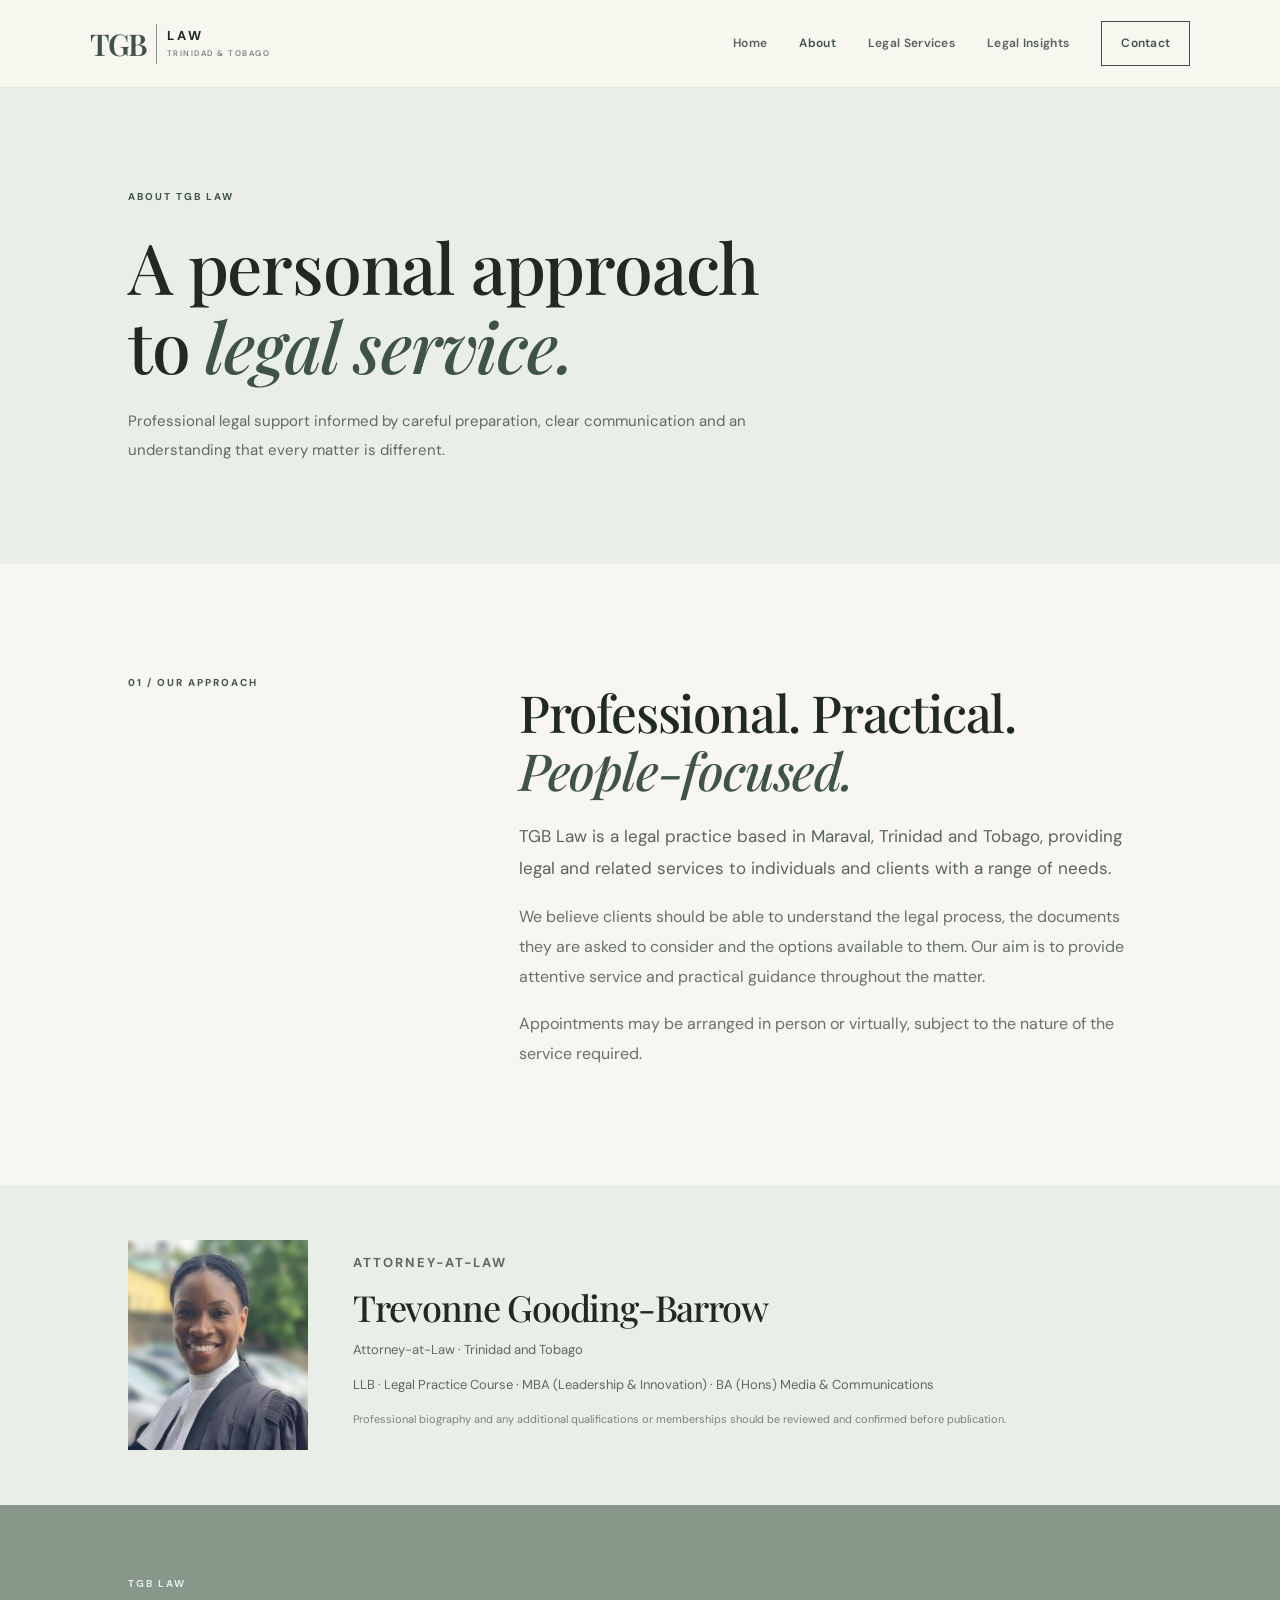
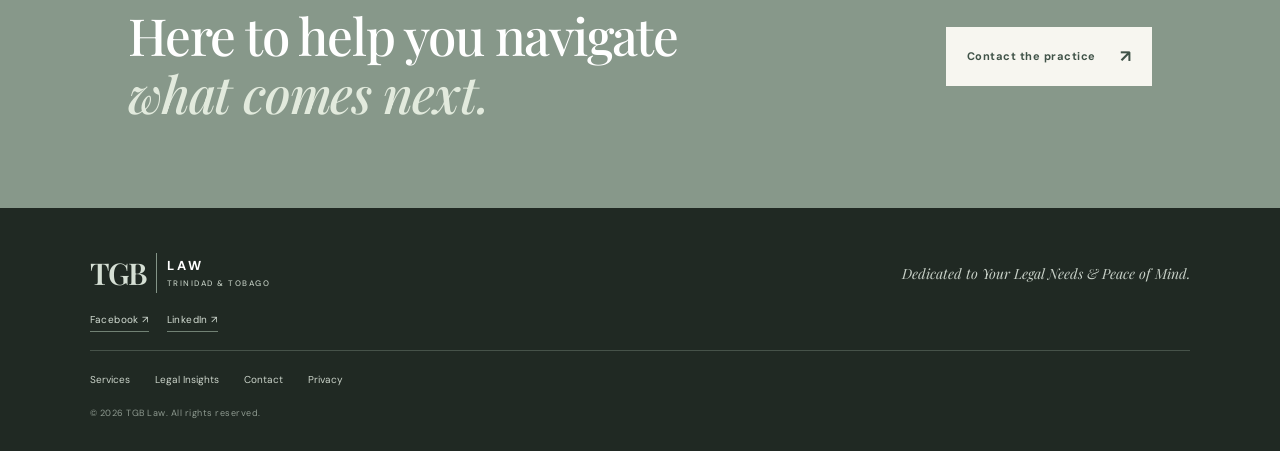
==== about.html @ 8f6d6e28 "Upload TGB Law website" ====
<!doctype html><html lang="en"><head><meta charset="utf-8"><meta name="viewport" content="width=device-width, initial-scale=1"><meta name="description" content="Learn about TGB Law and its approach to legal services in Trinidad and Tobago."><title>About | TGB Law</title><link rel="preconnect" href="https://fonts.googleapis.com"><link href="https://fonts.googleapis.com/css2?family=DM+Sans:wght@400;500;600;700&family=Playfair+Display:wght@500;600;700&display=swap" rel="stylesheet"><link rel="stylesheet" href="assets/styles.css"></head><body>
<header class="site-header"><a class="brand" href="index.html"><span class="brand-mark">TGB</span><span class="brand-name">LAW<small>TRINIDAD &amp; TOBAGO</small></span></a><button class="menu-toggle" aria-label="Open navigation" aria-expanded="false">☰</button><nav class="main-nav"><a href="index.html">Home</a><a class="active" href="about.html">About</a><a href="services.html">Legal Services</a><a href="insights.html">Legal Insights</a><a class="nav-contact" href="contact.html">Contact</a></nav></header>
<main><section class="page-hero"><p class="eyebrow">ABOUT TGB LAW</p><h1>A personal approach<br>to <em>legal service.</em></h1><p class="page-intro">Professional legal support informed by careful preparation, clear communication and an understanding that every matter is different.</p></section>
<section class="section-wrap about-layout"><div class="section-label">01 / OUR APPROACH</div><div><h2>Professional. Practical.<br><em>People-focused.</em></h2><p class="lead">TGB Law is a legal practice based in Maraval, Trinidad and Tobago, providing legal and related services to individuals and clients with a range of needs.</p><p>We believe clients should be able to understand the legal process, the documents they are asked to consider and the options available to them. Our aim is to provide attentive service and practical guidance throughout the matter.</p><p>Appointments may be arranged in person or virtually, subject to the nature of the service required.</p></div></section>
<section class="profile-panel"><div class="profile-photo-wrap"><img class="profile-photo" src="assets/trevonne-gooding-barrow.jpg" alt="Trevonne Gooding-Barrow, Attorney-at-Law"></div><div><p class="eyebrow">ATTORNEY-AT-LAW</p><h2>Trevonne Gooding-Barrow</h2><p>Attorney-at-Law · Trinidad and Tobago</p><p>LLB · Legal Practice Course · MBA (Leadership &amp; Innovation) · BA (Hons) Media &amp; Communications</p><p class="small-note">Professional biography and any additional qualifications or memberships should be reviewed and confirmed before publication.</p></div></section>
<section class="cta"><div><p class="eyebrow">TGB LAW</p><h2>Here to help you navigate<br><em>what comes next.</em></h2></div><a class="button button-light" href="contact.html">Contact the practice <span>↗</span></a></section></main>
<footer class="site-footer"><a class="brand brand-footer" href="index.html"><span class="brand-mark">TGB</span><span class="brand-name">LAW<small>TRINIDAD &amp; TOBAGO</small></span></a><p>Dedicated to Your Legal Needs &amp; Peace of Mind.</p>
<div class="social-links" aria-label="Social media">
  <a href="https://www.facebook.com/tgblawpractice" target="_blank" rel="noopener noreferrer" aria-label="TGB Law on Facebook">Facebook ↗</a>
  <a href="https://www.linkedin.com/company/tgblawpractice" target="_blank" rel="noopener noreferrer" aria-label="TGB Law on LinkedIn">LinkedIn ↗</a>
</div>
<div class="footer-links"><a href="services.html">Services</a><a href="insights.html">Legal Insights</a><a href="contact.html">Contact</a><a href="privacy.html">Privacy</a></div><small>© <span id="year"></span> TGB Law. All rights reserved.</small></footer><script src="assets/script.js"></script></body></html>
---- assets/styles.css ----
:root{--ink:#202923;--muted:#69736b;--sage:#87988a;--sage-dark:#405348;--pale:#e9eee8;--cream:#f7f6f0;--white:#fff;--line:#dce2da;--serif:'Playfair Display',Georgia,serif;--sans:'DM Sans',Arial,sans-serif}*{box-sizing:border-box}html{scroll-behavior:smooth}body{margin:0;color:var(--ink);font-family:var(--sans);background:var(--cream);line-height:1.7}a{color:inherit;text-decoration:none}.site-header{height:88px;padding:0 clamp(22px,7vw,108px);display:flex;align-items:center;justify-content:space-between;background:rgba(247,246,240,.96);border-bottom:1px solid rgba(32,41,35,.08);position:relative;z-index:5}.brand{display:flex;align-items:center;gap:10px}.brand-mark{font:600 30px var(--serif);letter-spacing:-2px;color:var(--sage-dark);border-right:1px solid var(--sage);padding-right:10px}.brand-name{font-size:13px;letter-spacing:3px;font-weight:700;line-height:1.15}.brand-name small{display:block;font-size:8px;letter-spacing:1.5px;font-weight:500;color:var(--muted);margin-top:5px}.main-nav{display:flex;align-items:center;gap:clamp(16px,2.5vw,34px);font-size:12px;font-weight:600;letter-spacing:.3px}.main-nav a{color:#566158;transition:.2s}.main-nav a:hover,.main-nav a.active{color:var(--sage-dark)}.main-nav .nav-contact{border:1px solid var(--sage-dark);padding:11px 19px;color:var(--sage-dark)}.menu-toggle{display:none;background:none;border:0;font-size:24px;color:var(--ink)}.hero{min-height:620px;background:var(--pale);padding:95px clamp(22px,10vw,155px) 66px;position:relative;display:grid;grid-template-columns:1.1fr .9fr;align-items:center;overflow:hidden}.hero-content{max-width:610px;position:relative;z-index:1}.eyebrow,.section-label{font-size:10px;letter-spacing:2px;font-weight:700;color:var(--sage-dark)}h1,h2,h3,p{margin-top:0}h1,h2{font-family:var(--serif);font-weight:500;letter-spacing:-1.2px;line-height:1.13}h1{font-size:clamp(48px,6vw,78px);margin:22px 0}h2{font-size:clamp(36px,4vw,52px);margin:20px 0}h1 em,h2 em,blockquote em{font-weight:500;color:var(--sage-dark)}.hero-copy{font-size:16px;color:#59655c;max-width:490px;line-height:1.9}.hero-actions{display:flex;align-items:center;gap:28px;margin-top:35px}.button{display:inline-flex;align-items:center;gap:24px;padding:15px 21px;font-size:11px;letter-spacing:.5px;font-weight:700}.button span{font-size:17px}.button-dark{background:var(--sage-dark);color:white}.button-light{background:var(--cream);color:var(--sage-dark)}.text-link,.arrow-link{font-size:12px;font-weight:700;color:var(--sage-dark);border-bottom:1px solid #aab7aa;padding-bottom:5px}.hero-art{height:400px;position:relative;display:flex;align-items:center;justify-content:center}.art-circle{width:min(31vw,370px);height:min(31vw,370px);border:1px solid #9aa99b;border-radius:50%;position:absolute}.art-circle:before,.art-circle:after{content:"";position:absolute;border:1px solid #b4c0b4;border-radius:50%;inset:28px}.art-circle:after{inset:58px}.art-line{position:absolute;width:1px;height:450px;background:#c0cabe;transform:rotate(38deg)}.art-monogram{font:500 clamp(70px,10vw,132px) var(--serif);letter-spacing:-12px;color:var(--sage-dark);z-index:1}.art-caption{position:absolute;right:0;bottom:28px;font-size:9px;letter-spacing:2px;line-height:1.8;color:#66756a}.hero-foot{position:absolute;bottom:22px;left:clamp(22px,10vw,155px);right:clamp(22px,10vw,155px);display:flex;justify-content:space-between;font-size:8px;letter-spacing:1.6px;color:#718075}.section-wrap{padding:100px clamp(22px,10vw,155px)}.intro{display:grid;grid-template-columns:.7fr 1.3fr;gap:50px}.section-label{padding-top:10px}.lead{font-size:17px;line-height:1.9;color:#59645b;max-width:720px}.intro .arrow-link{display:inline-block;margin-top:15px}.services-band{background:#eef0e9}.section-top{display:flex;align-items:end;justify-content:space-between;margin-bottom:38px}.section-top h2{margin-bottom:0}.section-top .arrow-link{margin-bottom:10px}.service-grid{display:grid;grid-template-columns:repeat(3,1fr);border-top:1px solid #d5ddd3;border-left:1px solid #d5ddd3}.service-card{min-height:225px;padding:27px 28px;border-right:1px solid #d5ddd3;border-bottom:1px solid #d5ddd3;position:relative;transition:background .2s}.service-card:hover{background:#e3e9e1}.service-no{font-size:10px;letter-spacing:1px;color:#849486}.service-card h3{font:500 22px var(--serif);margin:28px 0 10px}.service-card p{font-size:12px;line-height:1.8;color:#667168;max-width:260px}.card-arrow{position:absolute;right:25px;top:23px;color:var(--sage-dark)}.quote-section{background:var(--sage-dark);color:#f8f8f2;text-align:center;padding:85px 20px}.quote-mark{font:80px var(--serif);line-height:.8;color:#c3d0c3}.quote-section blockquote{font:500 clamp(32px,4vw,50px)/1.3 var(--serif);margin:25px 0}.quote-section blockquote em{color:#cbd7ca}.quote-section p{font-size:10px;letter-spacing:1.5px;color:#d4ddd4}.insight-preview{display:grid;grid-template-columns:1fr 1fr;gap:60px;align-items:center}.insight-copy p{color:#687269;line-height:1.9;max-width:440px}.insight-copy .arrow-link{display:inline-block;margin-top:15px}.cta{background:var(--sage);color:#fff;padding:70px clamp(22px,10vw,155px);display:flex;align-items:center;justify-content:space-between;gap:30px}.cta .eyebrow{color:#e6eee5}.cta h2{margin:15px 0;color:white}.cta h2 em{color:#e2eadd}.cta p:not(.eyebrow){font-size:13px;color:#f0f3ed}.site-footer{background:#202923;color:#e9eee8;padding:45px clamp(22px,7vw,108px) 30px;display:grid;grid-template-columns:1fr 1fr;gap:18px 30px;align-items:center}.brand-footer .brand-mark{color:#d5dfd4;border-color:#839487}.brand-footer .brand-name{color:#fff}.brand-footer .brand-name small{color:#bdc8bd}.site-footer>p{font:italic 14px var(--serif);text-align:right;color:#c8d1c8;margin:0}.footer-links{grid-column:1/-1;display:flex;gap:25px;border-top:1px solid #465249;padding-top:20px;font-size:10px;color:#cbd4ca}.site-footer>small{grid-column:1/-1;color:#8e9a90;font-size:9px;letter-spacing:.5px}.page-hero{background:var(--pale);padding:100px clamp(22px,10vw,155px) 85px}.page-hero h1{font-size:clamp(46px,6vw,70px)}.page-intro{max-width:650px;color:#5f6b62;font-size:15px;line-height:1.9}.about-layout{display:grid;grid-template-columns:.7fr 1.3fr;gap:50px}.about-layout p:not(.lead){color:#667168;line-height:1.9}.profile-panel{background:#e9eee8;padding:55px clamp(22px,10vw,155px);display:grid;grid-template-columns:180px 1fr;gap:45px;align-items:center}.profile-initials{height:170px;border:1px solid #a9b8aa;border-radius:50%;display:grid;place-items:center;font:54px var(--serif);color:var(--sage-dark)}.profile-panel h2{font-size:36px;margin:12px 0}.profile-panel p{color:#5d6a60;font-size:13px}.small-note{font-size:11px!important;color:#78847a!important}.service-list{padding-top:50px;padding-bottom:50px}.service-detail{display:grid;grid-template-columns:80px 1fr;gap:25px;padding:35px 0;border-bottom:1px solid var(--line);scroll-margin-top:25px}.service-detail>span{font-size:11px;color:var(--sage-dark);padding-top:8px}.service-detail h2{font-size:29px;margin:0 0 10px}.service-detail p{max-width:700px;color:#657067;font-size:14px;line-height:1.9;margin:0}.notice{padding-top:20px;padding-bottom:60px}.notice strong{font:500 19px var(--serif)}.notice p{max-width:850px;color:#727d73;font-size:11px;line-height:1.9}.insights-empty{display:grid;grid-template-columns:180px 1fr;gap:45px;align-items:center;min-height:360px}.insight-icon{width:145px;height:145px;border:1px solid #a8b6a9;border-radius:50%;display:grid;place-items:center;color:var(--sage-dark);font-size:55px}.insights-empty h2{font-size:40px}.insights-empty p:not(.eyebrow){max-width:600px;color:#667168;line-height:1.9}.insights-empty .arrow-link{display:inline-block;margin-top:10px}.contact-layout{display:grid;grid-template-columns:1fr 1fr;gap:80px}.contact-layout h2{font-size:43px}.contact-layout p{color:#68746a;line-height:1.9;font-size:14px}.contact-detail{border-top:1px solid var(--line);padding:18px 0;display:flex;flex-direction:column;gap:4px}.contact-detail span{font-size:9px;letter-spacing:1.5px;color:#829083}.contact-detail strong{font-size:13px;font-weight:600}.contact-note{background:#eef0e9;padding:35px;height:max-content}.contact-note h3{font:500 23px var(--serif)}.contact-note p{font-size:12px}.legal-copy{max-width:950px}.legal-copy h2{font-size:25px;margin-top:35px}.legal-copy p{color:#647067;line-height:1.9;font-size:14px}
@media(max-width:800px){.site-header{height:75px}.menu-toggle{display:block}.main-nav{display:none;position:absolute;top:75px;left:0;right:0;background:var(--cream);padding:20px 25px 25px;flex-direction:column;align-items:stretch;gap:17px;border-bottom:1px solid var(--line)}.main-nav.open{display:flex}.main-nav .nav-contact{text-align:center}.hero{grid-template-columns:1fr;padding-top:75px;padding-bottom:75px}.hero-art{height:270px;margin-top:15px}.art-circle{width:235px;height:235px}.art-monogram{font-size:90px}.art-caption{right:8%;bottom:0}.hero-foot{bottom:15px;font-size:7px}.intro,.about-layout,.insight-preview,.contact-layout{grid-template-columns:1fr;gap:25px}.section-wrap{padding-top:70px;padding-bottom:70px}.service-grid{grid-template-columns:repeat(2,1fr)}.section-top{align-items:start;gap:20px;flex-direction:column}.cta{align-items:flex-start;flex-direction:column}.profile-panel{grid-template-columns:110px 1fr;gap:25px}.profile-initials{height:105px;font-size:34px}.profile-panel h2{font-size:27px}.insights-empty{grid-template-columns:1fr;gap:25px}.insight-icon{width:100px;height:100px}.contact-layout{gap:35px}}
@media(max-width:520px){h1{font-size:48px}.hero{min-height:auto}.hero-actions{align-items:flex-start;flex-direction:column;gap:18px}.hero-foot{position:static;margin-top:35px;gap:15px;flex-direction:column}.service-grid{grid-template-columns:1fr}.service-card{min-height:190px}.profile-panel{grid-template-columns:1fr}.profile-initials{width:105px}.site-footer{grid-template-columns:1fr}.site-footer>p{text-align:left}.footer-links{flex-wrap:wrap}.service-detail{grid-template-columns:35px 1fr;gap:12px}.page-hero{padding-top:75px;padding-bottom:65px}}

.profile-photo-wrap{width:180px;height:210px;overflow:hidden;background:#dce4dc}
.profile-photo{width:100%;height:100%;object-fit:cover;object-position:center 24%;display:block}
@media(max-width:800px){.profile-photo-wrap{width:145px;height:175px}}
@media(max-width:520px){.profile-photo-wrap{width:155px;height:185px}}

.social-links{grid-column:1/-1;display:flex;gap:18px;font-size:10px;letter-spacing:.4px;color:#d4ded4}
.social-links a{border-bottom:1px solid #718174;padding-bottom:3px}
.social-links a:hover{color:#fff}
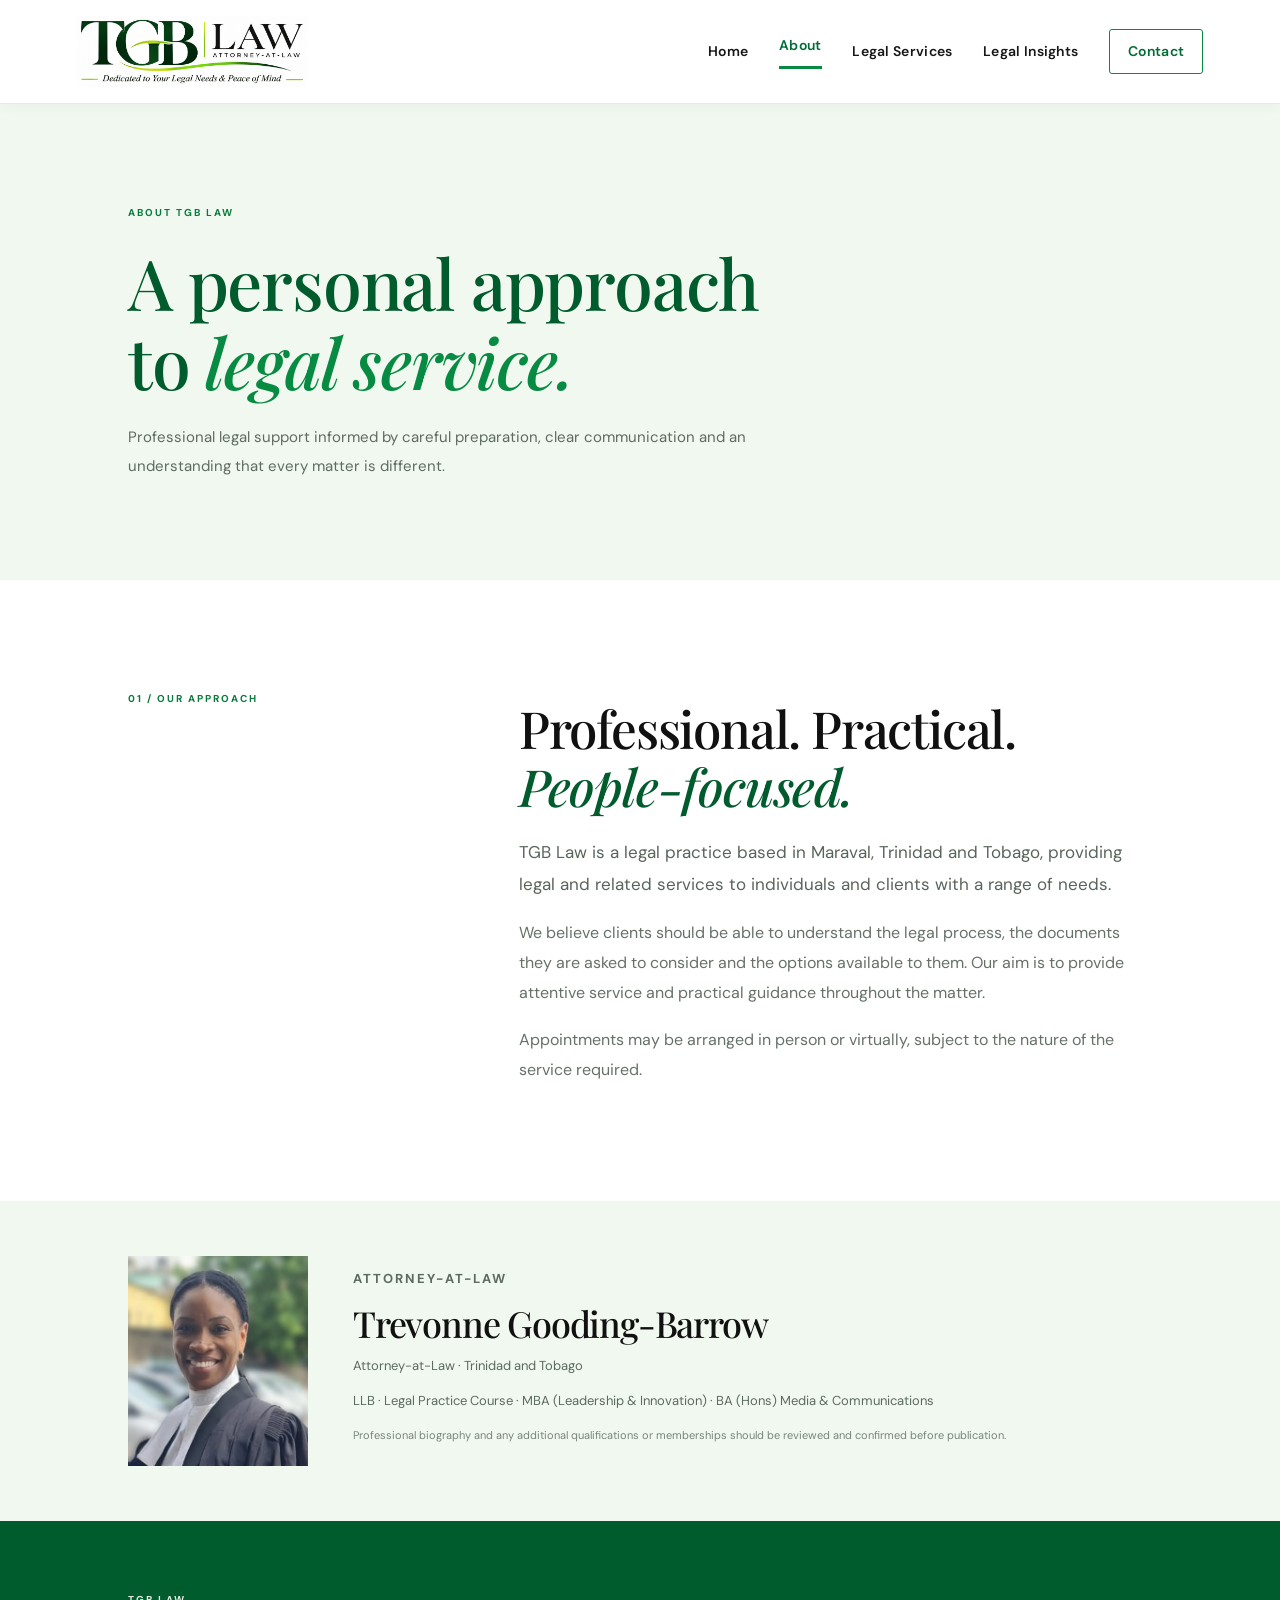
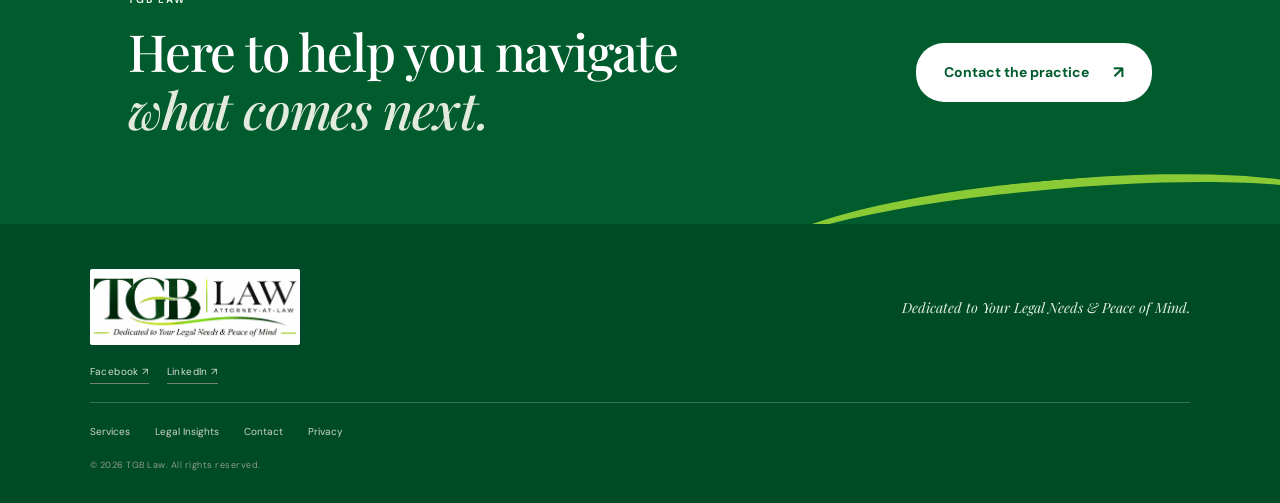
==== commit d0c7ea9b: "Update TGB Law website – new branding, images and contact form" ====
--- a/about.html
+++ b/about.html
@@ -1,10 +1,10 @@
 <!doctype html><html lang="en"><head><meta charset="utf-8"><meta name="viewport" content="width=device-width, initial-scale=1"><meta name="description" content="Learn about TGB Law and its approach to legal services in Trinidad and Tobago."><title>About | TGB Law</title><link rel="preconnect" href="https://fonts.googleapis.com"><link href="https://fonts.googleapis.com/css2?family=DM+Sans:wght@400;500;600;700&family=Playfair+Display:wght@500;600;700&display=swap" rel="stylesheet"><link rel="stylesheet" href="assets/styles.css"></head><body>
-<header class="site-header"><a class="brand" href="index.html"><span class="brand-mark">TGB</span><span class="brand-name">LAW<small>TRINIDAD &amp; TOBAGO</small></span></a><button class="menu-toggle" aria-label="Open navigation" aria-expanded="false">☰</button><nav class="main-nav"><a href="index.html">Home</a><a class="active" href="about.html">About</a><a href="services.html">Legal Services</a><a href="insights.html">Legal Insights</a><a class="nav-contact" href="contact.html">Contact</a></nav></header>
+<header class="site-header"><a class="brand" href="index.html"><img src="assets/tgb-law-logo-new.png" alt="TGB Law — Dedicated to Your Legal Needs &amp; Peace of Mind"></a><button class="menu-toggle" aria-label="Open navigation" aria-expanded="false">☰</button><nav class="main-nav"><a href="index.html">Home</a><a class="active" href="about.html">About</a><a href="services.html">Legal Services</a><a href="insights.html">Legal Insights</a><a class="nav-contact" href="contact.html">Contact</a></nav></header>
 <main><section class="page-hero"><p class="eyebrow">ABOUT TGB LAW</p><h1>A personal approach<br>to <em>legal service.</em></h1><p class="page-intro">Professional legal support informed by careful preparation, clear communication and an understanding that every matter is different.</p></section>
 <section class="section-wrap about-layout"><div class="section-label">01 / OUR APPROACH</div><div><h2>Professional. Practical.<br><em>People-focused.</em></h2><p class="lead">TGB Law is a legal practice based in Maraval, Trinidad and Tobago, providing legal and related services to individuals and clients with a range of needs.</p><p>We believe clients should be able to understand the legal process, the documents they are asked to consider and the options available to them. Our aim is to provide attentive service and practical guidance throughout the matter.</p><p>Appointments may be arranged in person or virtually, subject to the nature of the service required.</p></div></section>
 <section class="profile-panel"><div class="profile-photo-wrap"><img class="profile-photo" src="assets/trevonne-gooding-barrow.jpg" alt="Trevonne Gooding-Barrow, Attorney-at-Law"></div><div><p class="eyebrow">ATTORNEY-AT-LAW</p><h2>Trevonne Gooding-Barrow</h2><p>Attorney-at-Law · Trinidad and Tobago</p><p>LLB · Legal Practice Course · MBA (Leadership &amp; Innovation) · BA (Hons) Media &amp; Communications</p><p class="small-note">Professional biography and any additional qualifications or memberships should be reviewed and confirmed before publication.</p></div></section>
 <section class="cta"><div><p class="eyebrow">TGB LAW</p><h2>Here to help you navigate<br><em>what comes next.</em></h2></div><a class="button button-light" href="contact.html">Contact the practice <span>↗</span></a></section></main>
-<footer class="site-footer"><a class="brand brand-footer" href="index.html"><span class="brand-mark">TGB</span><span class="brand-name">LAW<small>TRINIDAD &amp; TOBAGO</small></span></a><p>Dedicated to Your Legal Needs &amp; Peace of Mind.</p>
+<footer class="site-footer"><a class="brand brand-footer" href="index.html"><img src="assets/tgb-law-logo-new.png" alt="TGB Law — Dedicated to Your Legal Needs &amp; Peace of Mind"></a><p>Dedicated to Your Legal Needs &amp; Peace of Mind.</p>
 <div class="social-links" aria-label="Social media">
   <a href="https://www.facebook.com/tgblawpractice" target="_blank" rel="noopener noreferrer" aria-label="TGB Law on Facebook">Facebook ↗</a>
   <a href="https://www.linkedin.com/company/tgblawpractice" target="_blank" rel="noopener noreferrer" aria-label="TGB Law on LinkedIn">LinkedIn ↗</a>
--- a/assets/styles.css
+++ b/assets/styles.css
@@ -10,3 +10,112 @@
 .social-links{grid-column:1/-1;display:flex;gap:18px;font-size:10px;letter-spacing:.4px;color:#d4ded4}
 .social-links a{border-bottom:1px solid #718174;padding-bottom:3px}
 .social-links a:hover{color:#fff}
+
+
+/* TGB Law refreshed brand system: green, black and white */
+:root{
+  --ink:#111111;--muted:#555e57;--sage:#087b3c;--sage-dark:#005b2d;
+  --pale:#f2f8f1;--cream:#ffffff;--line:#d7e5d8;
+  --brand-green:#078b43;--lime:#8acb35;
+}
+body{background:#fff;color:#111}
+.site-header{height:auto;min-height:104px;background:#fff;padding:10px clamp(20px,6vw,90px);border-bottom:1px solid #e5e9e5;box-shadow:0 3px 14px rgba(0,0,0,.035)}
+.brand{display:flex;align-items:center}
+.brand img{display:block;width:230px;height:82px;object-fit:contain;object-position:left center;background:#fff}
+.main-nav{font-size:14px;gap:clamp(14px,2.4vw,34px)}
+.main-nav a{color:#171717}
+.main-nav a:hover,.main-nav a.active{color:#006b35}
+.main-nav a.active{border-bottom:3px solid var(--brand-green);padding-bottom:8px}
+.main-nav .nav-contact{border:1px solid var(--brand-green);border-radius:3px;padding:10px 18px;color:#006b35}
+.main-nav .nav-contact:hover{background:#078b43;color:#fff}
+.hero{min-height:500px;padding:55px clamp(22px,6vw,92px);grid-template-columns:.88fr 1.12fr;gap:35px;background:#fff;border-bottom:8px solid var(--brand-green)}
+.hero:after{content:"";position:absolute;left:0;bottom:0;width:40%;height:18px;background:var(--lime);clip-path:polygon(0 0,100% 100%,0 100%);pointer-events:none}
+.hero-content{max-width:570px}
+.hero h1{font-size:clamp(42px,4.5vw,66px);color:#005b2d;margin:12px 0 20px;letter-spacing:-1.4px}
+.hero h1 em{color:#005b2d}
+.eyebrow,.section-label{color:#087b3c}
+.hero-copy{font-size:17px;color:#242824;line-height:1.65}
+.hero-actions{margin-top:26px}
+.button{border-radius:28px;padding:15px 28px;font-size:14px;letter-spacing:0}
+.button-dark{background:#078b43;color:#fff;box-shadow:0 5px 14px rgba(0,91,45,.14)}
+.button-dark:hover{background:#005b2d}
+.hero-art{height:100%;min-height:390px;margin:-55px calc(clamp(22px,6vw,92px)*-1) -55px 0;overflow:hidden;display:block}
+.hero-art img{width:100%;height:100%;min-height:445px;object-fit:cover;object-position:center}
+.hero-foot{display:none}
+.intro{background:#fff}
+.services-band{background:#fff}
+.section-top h2,.intro h2,.insight-preview h2{color:#005b2d}
+.service-grid{border:0;gap:16px;grid-template-columns:repeat(3,minmax(0,1fr))}
+.service-card{border:1px solid #c9dfca;border-radius:16px;min-height:190px;background:#f4faf2;padding:24px;box-shadow:0 4px 14px rgba(0,70,30,.035)}
+.service-card:hover{background:#eaf6e8;transform:translateY(-2px)}
+.service-no{color:#078b43}
+.service-card h3{font-family:var(--sans);font-size:19px;font-weight:700;color:#111;margin:18px 0 8px}
+.service-card p{color:#505850}
+.card-arrow{color:#078b43}
+.quote-section{background:#005b2d}
+.quote-mark,.quote-section blockquote em{color:#a5d96b}
+.cta{background:#005b2d;position:relative;overflow:hidden}
+.cta:after{content:"";position:absolute;right:-5%;bottom:-55px;width:45%;height:90px;border-top:9px solid var(--lime);border-radius:50%;transform:rotate(-5deg)}
+.site-footer{background:#004b27;color:#fff}
+.brand-footer img{width:210px;height:76px;object-fit:contain;background:#fff;border-radius:2px}
+.site-footer>p{color:#e2f0e3}
+.footer-links{border-color:#397354}
+.footer-links a:hover{color:#a5d96b}
+.page-hero{background:#f1f8ef}
+.page-hero h1{color:#005b2d}
+.page-hero h1 em{color:#078b43}
+.profile-panel{background:#f1f8ef}
+.service-detail{border-color:#d4e5d4}
+.button-light{background:#fff;color:#005b2d;border-radius:28px}
+@media(max-width:850px){
+ .site-header{min-height:82px;padding:8px 20px}
+ .brand img{width:168px;height:60px}
+ .menu-toggle{display:block;color:#005b2d}
+ .main-nav{display:none;position:absolute;top:100%;left:0;right:0;background:#fff;padding:18px 24px 24px;box-shadow:0 8px 14px rgba(0,0,0,.08);flex-direction:column;align-items:stretch;gap:14px}
+ .main-nav.open{display:flex}
+ .main-nav a{padding:8px 0}
+ .main-nav .nav-contact{padding:10px 14px;text-align:center}
+ .hero{grid-template-columns:1fr;padding:48px 24px 0;gap:30px}
+ .hero-art{margin:0 -24px;height:300px;min-height:300px}
+ .hero-art img{min-height:300px;height:300px}
+ .hero h1{font-size:clamp(40px,9vw,58px)}
+ .service-grid{grid-template-columns:repeat(2,minmax(0,1fr))}
+ .section-wrap{padding:70px 24px}
+ .site-footer{padding:38px 24px 26px}
+}
+@media(max-width:520px){
+ .service-grid{grid-template-columns:1fr}
+ .section-top{align-items:flex-start;gap:18px;flex-direction:column}
+ .intro,.insight-preview{grid-template-columns:1fr;gap:20px}
+ .cta{align-items:flex-start;flex-direction:column;padding:55px 24px}
+ .site-footer{grid-template-columns:1fr}
+ .site-footer>p{text-align:left}
+ .footer-links{flex-wrap:wrap}
+}
+
+/* Website enquiry form */
+.contact-form-wrap{background:#f1f8ef;border:1px solid #d4e5d4;border-radius:14px;padding:clamp(24px,4vw,38px);height:max-content}
+.contact-form-wrap h3{font:600 27px var(--serif);color:#005b2d;margin:0 0 8px}
+.form-intro{margin-bottom:24px}
+.enquiry-form{display:flex;flex-direction:column;gap:9px}
+.enquiry-form>label:not(.consent-label){font-size:12px;font-weight:700;color:#18221b;margin-top:8px}
+.enquiry-form>label span[aria-hidden="true"]{color:#078b43}
+.enquiry-form input:not([type="checkbox"]),.enquiry-form select,.enquiry-form textarea{width:100%;border:1px solid #cbd9cb;border-radius:6px;background:#fff;padding:12px 13px;font:14px var(--sans);color:#111;outline-offset:2px}
+.enquiry-form input:focus,.enquiry-form select:focus,.enquiry-form textarea:focus{outline:2px solid #078b43;border-color:#078b43}
+.enquiry-form textarea{resize:vertical;min-height:125px}
+.enquiry-form .optional{font-weight:400;color:#657067}
+.consent-label{display:flex;align-items:flex-start;gap:10px;font-size:12px;line-height:1.6;color:#39443b;margin:12px 0 2px}
+.consent-label input{margin-top:4px;accent-color:#078b43;flex:0 0 auto}
+.consent-label a{color:#006b35;text-decoration:underline;font-weight:700}
+.form-disclaimer{font-size:11px!important;line-height:1.65!important;background:#fff;border-left:3px solid #8acb35;padding:12px;margin:8px 0!important}
+.form-submit{border:0;cursor:pointer;justify-content:center;align-self:flex-start;margin-top:6px}
+.form-required{font-size:10px!important;margin:0!important}
+.form-honeypot{position:absolute!important;left:-5000px!important;width:1px!important;height:1px!important;overflow:hidden}
+@media(max-width:800px){.contact-form-wrap{padding:24px}}
+
+
+/* Supporting service photography — complete images, never cropped */
+.service-detail{grid-template-columns:60px minmax(0,1fr) 190px;align-items:center;gap:28px;padding:30px 0}
+.service-photo{display:block;width:160px;height:auto;max-height:330px;object-fit:contain;object-position:center;background:#f7f6f0;border:1px solid #e3e9e1;border-radius:4px;box-shadow:0 5px 18px rgba(0,45,20,.05);padding:3px}
+@media(max-width:800px){.service-detail{grid-template-columns:35px minmax(0,1fr) 160px;gap:18px}.service-photo{width:145px;max-height:300px}}
+@media(max-width:600px){.service-detail{grid-template-columns:30px minmax(0,1fr);gap:12px;padding:26px 0}.service-photo{grid-column:2;width:150px;max-width:100%;height:auto;max-height:300px;margin-top:8px}}
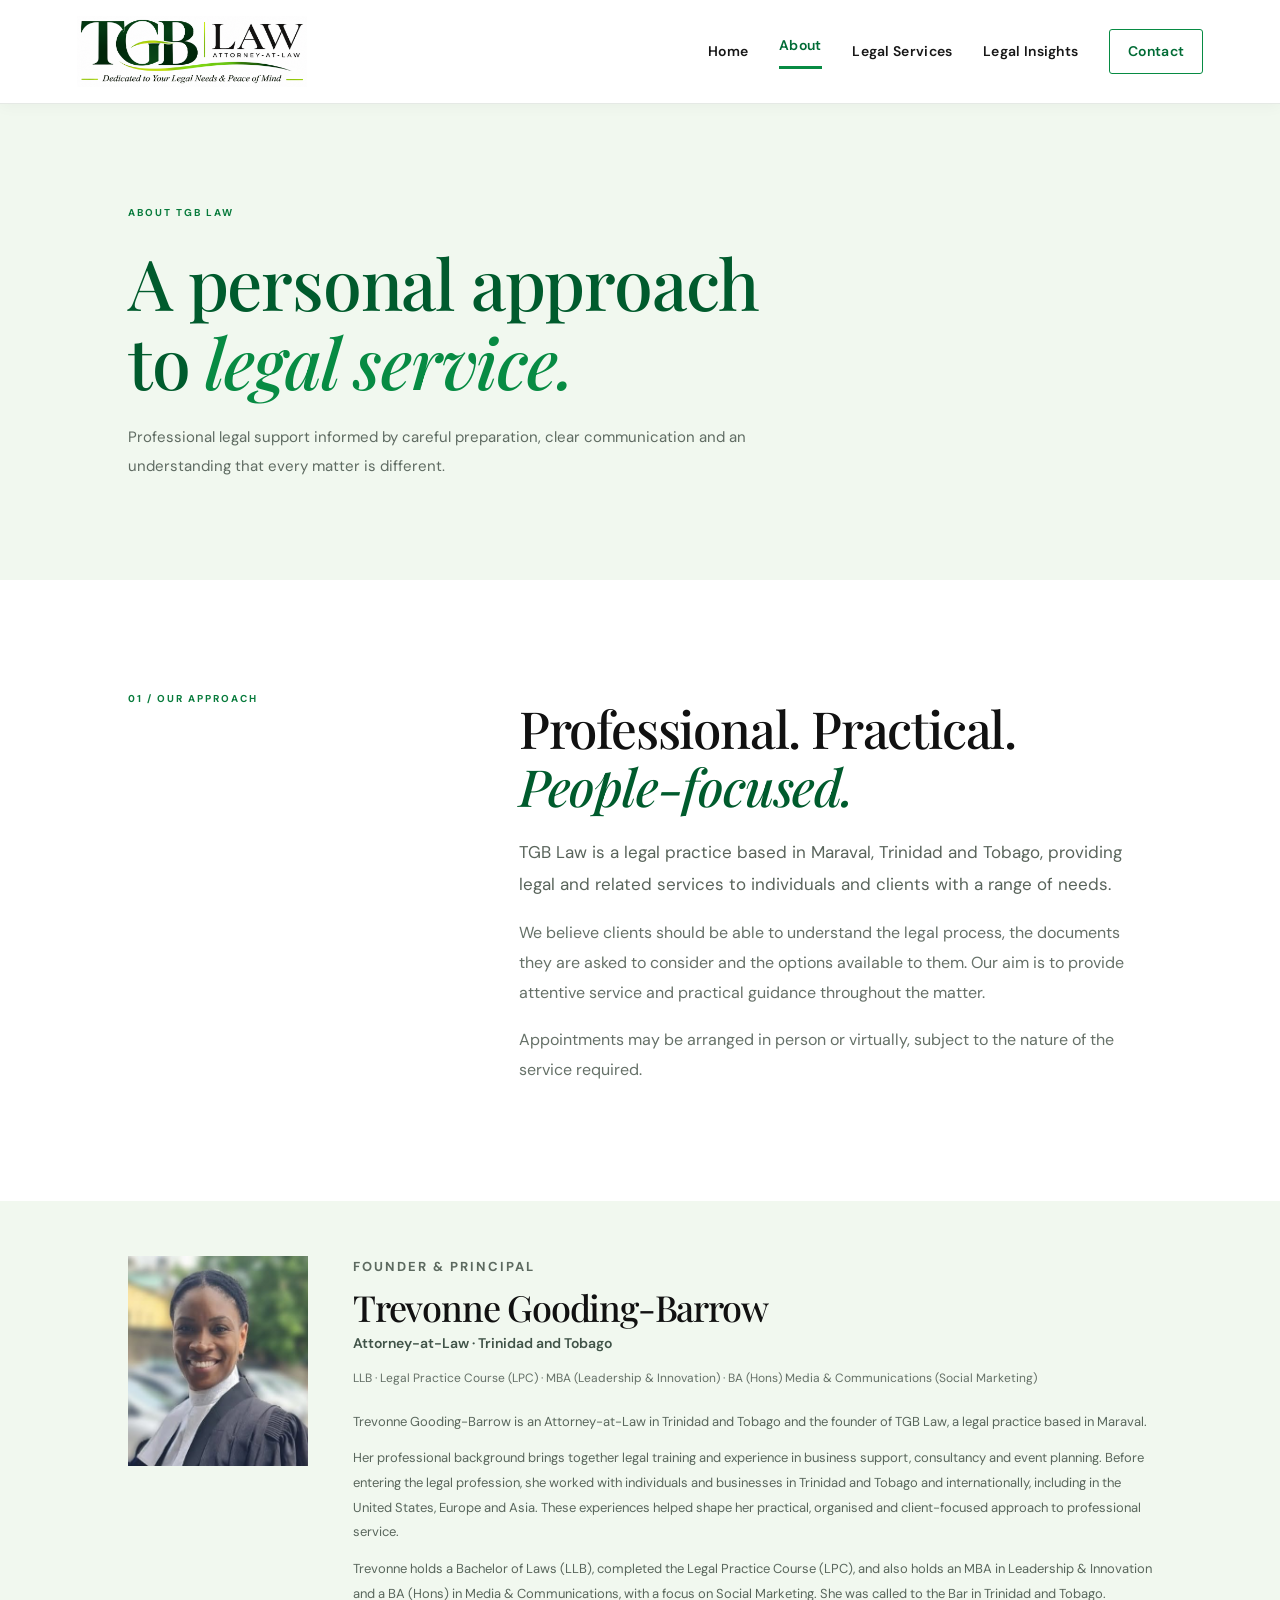
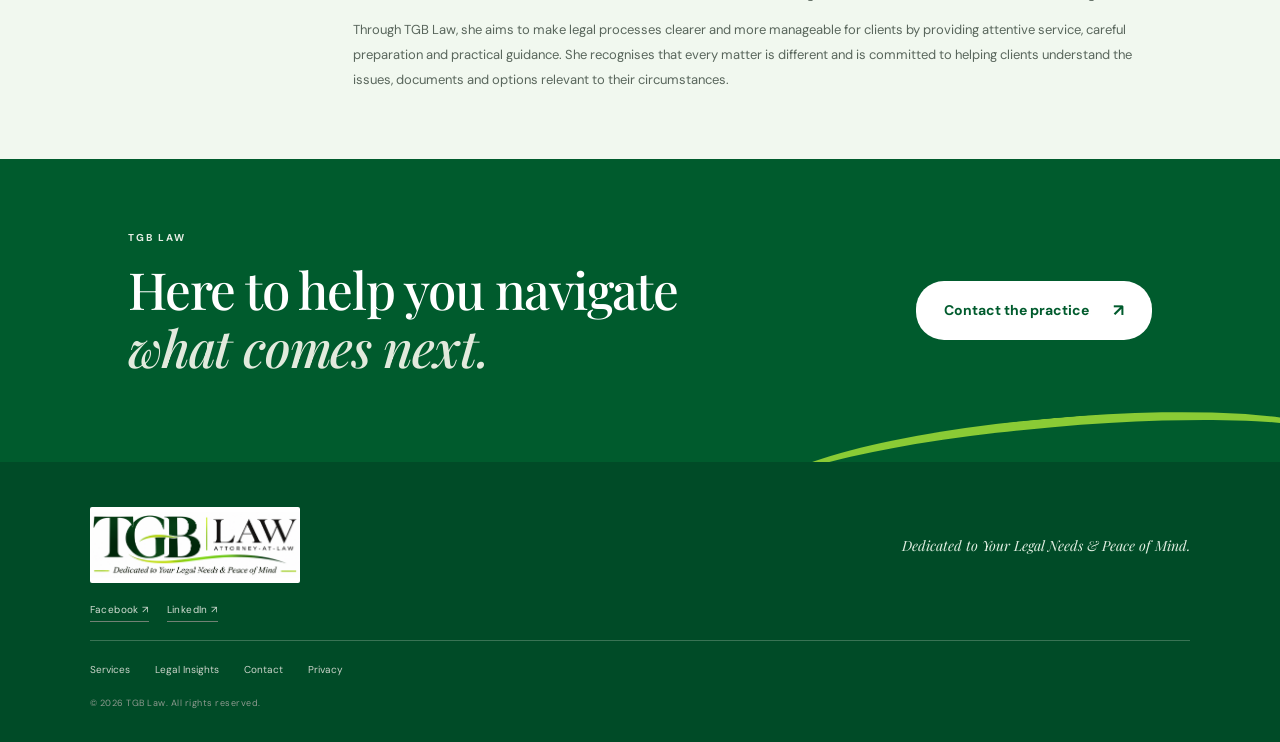
==== commit 8b42dcfe: "Restore professional biography on About page" ====
--- a/about.html
+++ b/about.html
@@ -2,7 +2,7 @@
 <header class="site-header"><a class="brand" href="index.html"><img src="assets/tgb-law-logo-new.png" alt="TGB Law — Dedicated to Your Legal Needs &amp; Peace of Mind"></a><button class="menu-toggle" aria-label="Open navigation" aria-expanded="false">☰</button><nav class="main-nav"><a href="index.html">Home</a><a class="active" href="about.html">About</a><a href="services.html">Legal Services</a><a href="insights.html">Legal Insights</a><a class="nav-contact" href="contact.html">Contact</a></nav></header>
 <main><section class="page-hero"><p class="eyebrow">ABOUT TGB LAW</p><h1>A personal approach<br>to <em>legal service.</em></h1><p class="page-intro">Professional legal support informed by careful preparation, clear communication and an understanding that every matter is different.</p></section>
 <section class="section-wrap about-layout"><div class="section-label">01 / OUR APPROACH</div><div><h2>Professional. Practical.<br><em>People-focused.</em></h2><p class="lead">TGB Law is a legal practice based in Maraval, Trinidad and Tobago, providing legal and related services to individuals and clients with a range of needs.</p><p>We believe clients should be able to understand the legal process, the documents they are asked to consider and the options available to them. Our aim is to provide attentive service and practical guidance throughout the matter.</p><p>Appointments may be arranged in person or virtually, subject to the nature of the service required.</p></div></section>
-<section class="profile-panel"><div class="profile-photo-wrap"><img class="profile-photo" src="assets/trevonne-gooding-barrow.jpg" alt="Trevonne Gooding-Barrow, Attorney-at-Law"></div><div><p class="eyebrow">ATTORNEY-AT-LAW</p><h2>Trevonne Gooding-Barrow</h2><p>Attorney-at-Law · Trinidad and Tobago</p><p>LLB · Legal Practice Course · MBA (Leadership &amp; Innovation) · BA (Hons) Media &amp; Communications</p><p class="small-note">Professional biography and any additional qualifications or memberships should be reviewed and confirmed before publication.</p></div></section>
+<section class="profile-panel"><div class="profile-photo-wrap"><img class="profile-photo" src="assets/trevonne-gooding-barrow.jpg" alt="Trevonne Gooding-Barrow, Attorney-at-Law"></div><div class="profile-content"><p class="eyebrow">FOUNDER &amp; PRINCIPAL</p><h2>Trevonne Gooding-Barrow</h2><p class="profile-designation">Attorney-at-Law · Trinidad and Tobago</p><p class="profile-qualifications">LLB · Legal Practice Course (LPC) · MBA (Leadership &amp; Innovation) · BA (Hons) Media &amp; Communications (Social Marketing)</p><div class="profile-bio"><p>Trevonne Gooding-Barrow is an Attorney-at-Law in Trinidad and Tobago and the founder of TGB Law, a legal practice based in Maraval.</p><p>Her professional background brings together legal training and experience in business support, consultancy and event planning. Before entering the legal profession, she worked with individuals and businesses in Trinidad and Tobago and internationally, including in the United States, Europe and Asia. These experiences helped shape her practical, organised and client-focused approach to professional service.</p><p>Trevonne holds a Bachelor of Laws (LLB), completed the Legal Practice Course (LPC), and also holds an MBA in Leadership &amp; Innovation and a BA (Hons) in Media &amp; Communications, with a focus on Social Marketing. She was called to the Bar in Trinidad and Tobago.</p><p>Through TGB Law, she aims to make legal processes clearer and more manageable for clients by providing attentive service, careful preparation and practical guidance. She recognises that every matter is different and is committed to helping clients understand the issues, documents and options relevant to their circumstances.</p></div></div></section>
 <section class="cta"><div><p class="eyebrow">TGB LAW</p><h2>Here to help you navigate<br><em>what comes next.</em></h2></div><a class="button button-light" href="contact.html">Contact the practice <span>↗</span></a></section></main>
 <footer class="site-footer"><a class="brand brand-footer" href="index.html"><img src="assets/tgb-law-logo-new.png" alt="TGB Law — Dedicated to Your Legal Needs &amp; Peace of Mind"></a><p>Dedicated to Your Legal Needs &amp; Peace of Mind.</p>
 <div class="social-links" aria-label="Social media">
--- a/assets/styles.css
+++ b/assets/styles.css
@@ -119,3 +119,16 @@
 .service-photo{display:block;width:160px;height:auto;max-height:330px;object-fit:contain;object-position:center;background:#f7f6f0;border:1px solid #e3e9e1;border-radius:4px;box-shadow:0 5px 18px rgba(0,45,20,.05);padding:3px}
 @media(max-width:800px){.service-detail{grid-template-columns:35px minmax(0,1fr) 160px;gap:18px}.service-photo{width:145px;max-height:300px}}
 @media(max-width:600px){.service-detail{grid-template-columns:30px minmax(0,1fr);gap:12px;padding:26px 0}.service-photo{grid-column:2;width:150px;max-width:100%;height:auto;max-height:300px;margin-top:8px}}
+
+
+/* About page — expanded attorney biography */
+.profile-panel{grid-template-columns:180px minmax(0,1fr);align-items:start}
+.profile-content{max-width:900px}
+.profile-content .eyebrow{margin:0 0 8px}
+.profile-content h2{margin:8px 0 5px}
+.profile-designation{font-size:14px!important;font-weight:600;color:#405348!important;margin:0 0 12px}
+.profile-qualifications{font-size:12px!important;line-height:1.8;color:#657067!important;margin:0 0 20px}
+.profile-bio{max-width:850px}
+.profile-bio p{font-size:13px;line-height:1.9;color:#59665c;margin:0 0 12px}
+@media(max-width:800px){.profile-panel{grid-template-columns:145px minmax(0,1fr);align-items:start}.profile-bio p{font-size:12px}}
+@media(max-width:520px){.profile-panel{grid-template-columns:1fr}.profile-photo-wrap{margin-bottom:4px}.profile-content h2{font-size:27px}}
